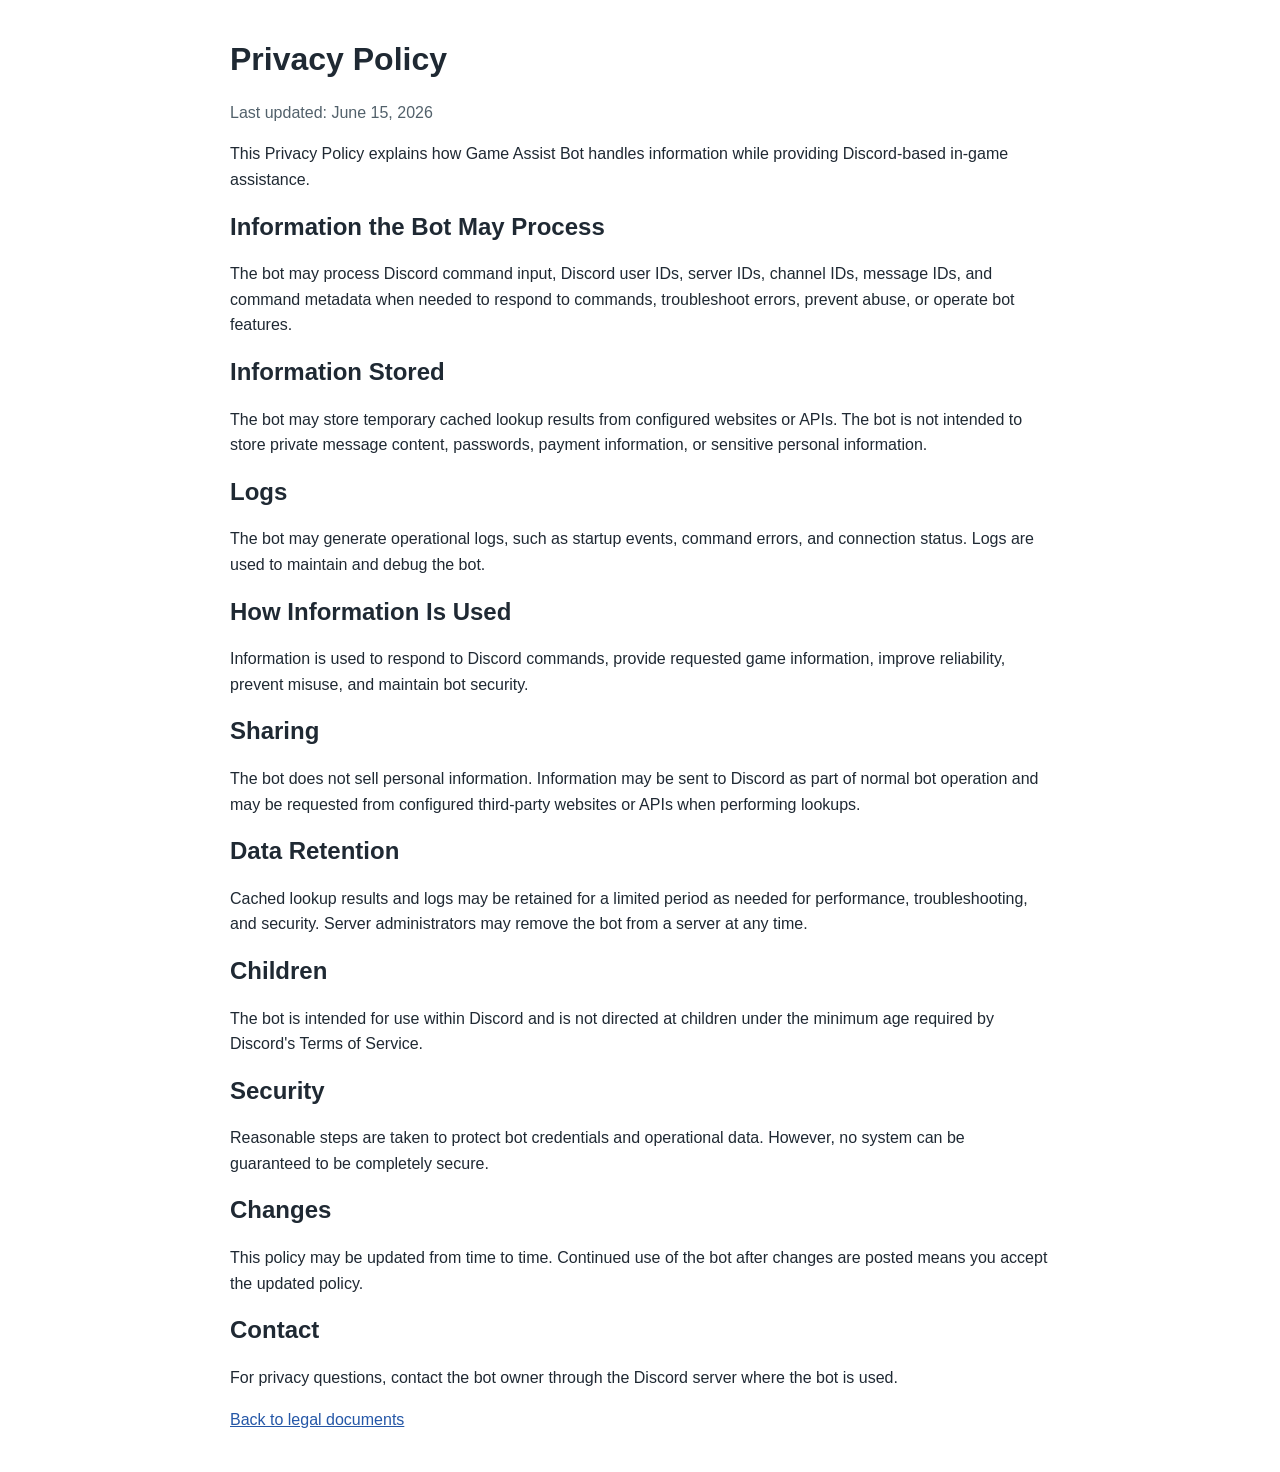
==== docs/privacy.html @ 1fa4590d "Initial Discord bot scaffold" ====
<!doctype html>
<html lang="en">
<head>
  <meta charset="utf-8">
  <meta name="viewport" content="width=device-width, initial-scale=1">
  <title>Privacy Policy - Game Assist Bot</title>
  <style>
    body { font-family: Arial, sans-serif; line-height: 1.6; max-width: 820px; margin: 40px auto; padding: 0 20px; color: #1f2933; }
    h1, h2 { line-height: 1.2; }
    a { color: #2557a7; }
    .updated { color: #52616b; }
  </style>
</head>
<body>
  <h1>Privacy Policy</h1>
  <p class="updated">Last updated: June 15, 2026</p>

  <p>This Privacy Policy explains how Game Assist Bot handles information while providing Discord-based in-game assistance.</p>

  <h2>Information the Bot May Process</h2>
  <p>The bot may process Discord command input, Discord user IDs, server IDs, channel IDs, message IDs, and command metadata when needed to respond to commands, troubleshoot errors, prevent abuse, or operate bot features.</p>

  <h2>Information Stored</h2>
  <p>The bot may store temporary cached lookup results from configured websites or APIs. The bot is not intended to store private message content, passwords, payment information, or sensitive personal information.</p>

  <h2>Logs</h2>
  <p>The bot may generate operational logs, such as startup events, command errors, and connection status. Logs are used to maintain and debug the bot.</p>

  <h2>How Information Is Used</h2>
  <p>Information is used to respond to Discord commands, provide requested game information, improve reliability, prevent misuse, and maintain bot security.</p>

  <h2>Sharing</h2>
  <p>The bot does not sell personal information. Information may be sent to Discord as part of normal bot operation and may be requested from configured third-party websites or APIs when performing lookups.</p>

  <h2>Data Retention</h2>
  <p>Cached lookup results and logs may be retained for a limited period as needed for performance, troubleshooting, and security. Server administrators may remove the bot from a server at any time.</p>

  <h2>Children</h2>
  <p>The bot is intended for use within Discord and is not directed at children under the minimum age required by Discord's Terms of Service.</p>

  <h2>Security</h2>
  <p>Reasonable steps are taken to protect bot credentials and operational data. However, no system can be guaranteed to be completely secure.</p>

  <h2>Changes</h2>
  <p>This policy may be updated from time to time. Continued use of the bot after changes are posted means you accept the updated policy.</p>

  <h2>Contact</h2>
  <p>For privacy questions, contact the bot owner through the Discord server where the bot is used.</p>

  <p><a href="index.html">Back to legal documents</a></p>
</body>
</html>
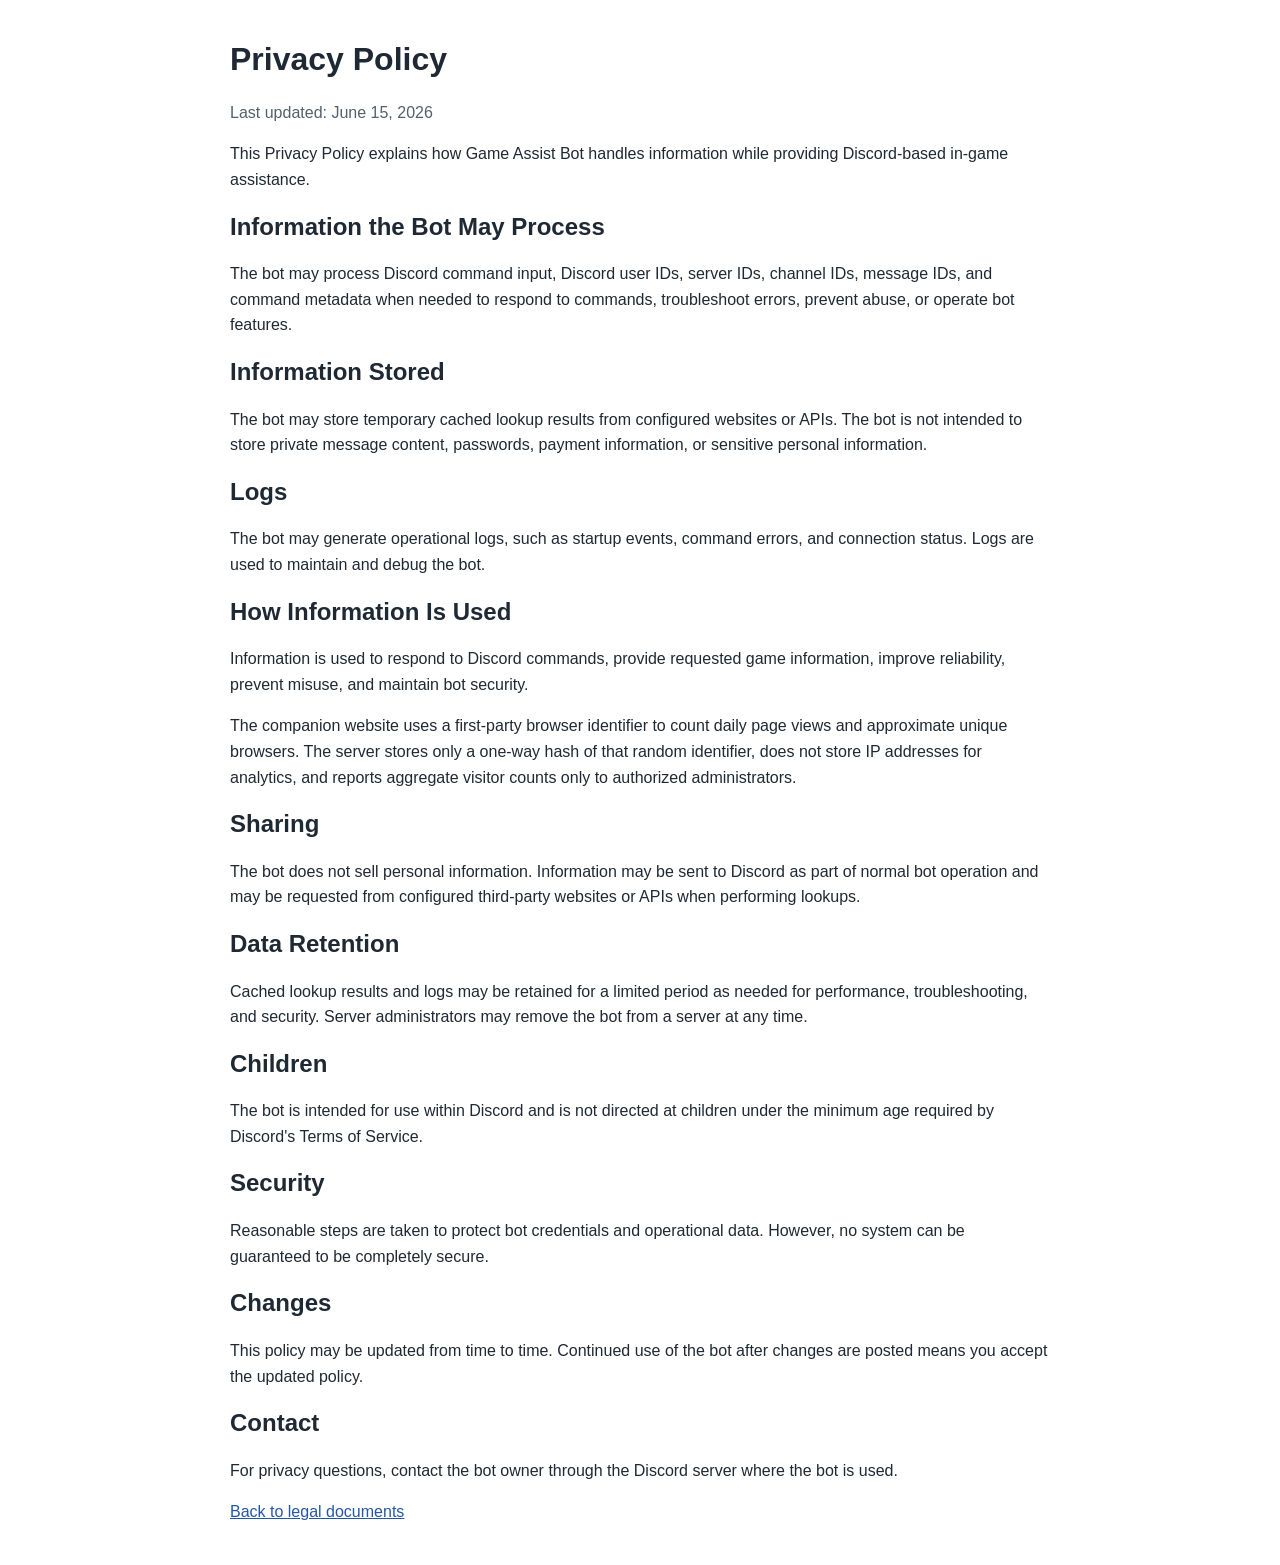
==== commit fc1e9ed4: "Add visitor analytics to audit tab" ====
--- a/docs/privacy.html
+++ b/docs/privacy.html
@@ -28,6 +28,7 @@
 
   <h2>How Information Is Used</h2>
   <p>Information is used to respond to Discord commands, provide requested game information, improve reliability, prevent misuse, and maintain bot security.</p>
+  <p>The companion website uses a first-party browser identifier to count daily page views and approximate unique browsers. The server stores only a one-way hash of that random identifier, does not store IP addresses for analytics, and reports aggregate visitor counts only to authorized administrators.</p>
 
   <h2>Sharing</h2>
   <p>The bot does not sell personal information. Information may be sent to Discord as part of normal bot operation and may be requested from configured third-party websites or APIs when performing lookups.</p>
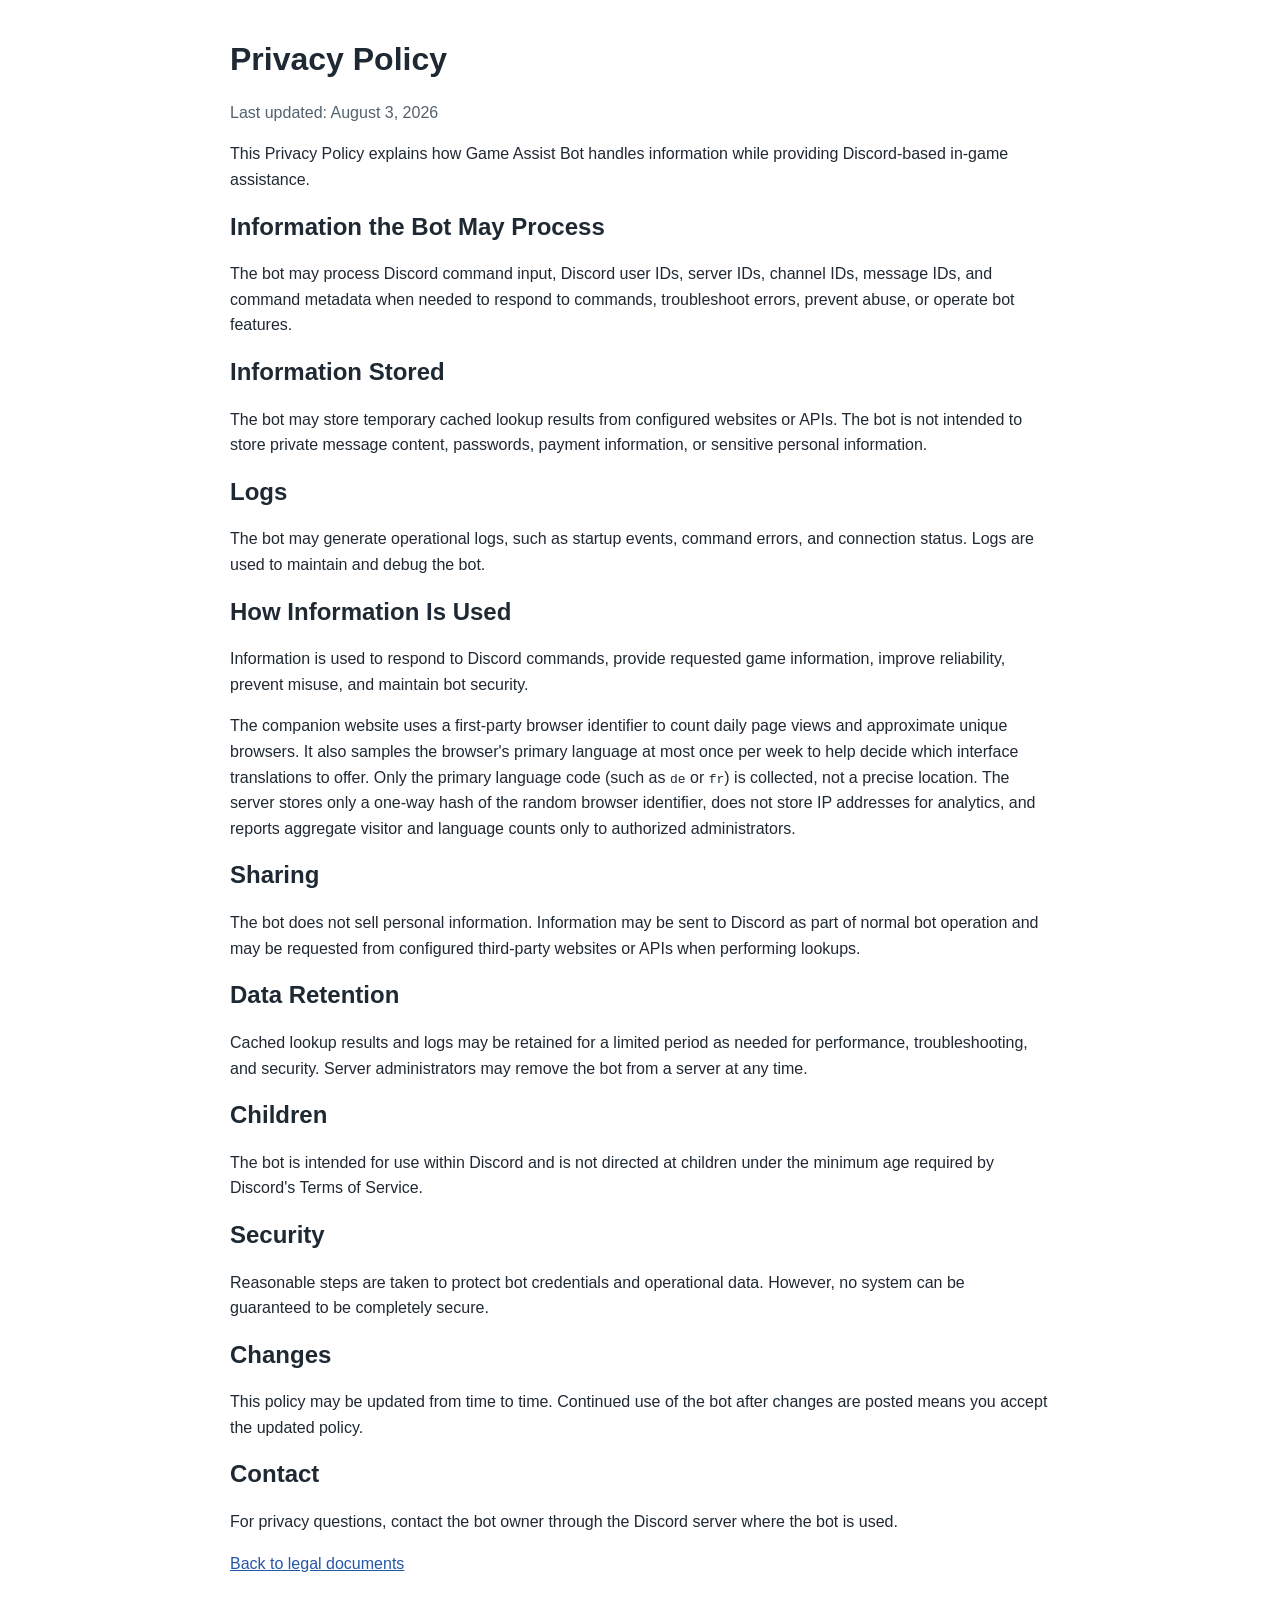
==== commit a2e8a249: "Measure weekly browser language preferences" ====
--- a/docs/privacy.html
+++ b/docs/privacy.html
@@ -13,7 +13,7 @@
 </head>
 <body>
   <h1>Privacy Policy</h1>
-  <p class="updated">Last updated: June 15, 2026</p>
+  <p class="updated">Last updated: August 3, 2026</p>
 
   <p>This Privacy Policy explains how Game Assist Bot handles information while providing Discord-based in-game assistance.</p>
 
@@ -28,7 +28,7 @@
 
   <h2>How Information Is Used</h2>
   <p>Information is used to respond to Discord commands, provide requested game information, improve reliability, prevent misuse, and maintain bot security.</p>
-  <p>The companion website uses a first-party browser identifier to count daily page views and approximate unique browsers. The server stores only a one-way hash of that random identifier, does not store IP addresses for analytics, and reports aggregate visitor counts only to authorized administrators.</p>
+  <p>The companion website uses a first-party browser identifier to count daily page views and approximate unique browsers. It also samples the browser's primary language at most once per week to help decide which interface translations to offer. Only the primary language code (such as <code>de</code> or <code>fr</code>) is collected, not a precise location. The server stores only a one-way hash of the random browser identifier, does not store IP addresses for analytics, and reports aggregate visitor and language counts only to authorized administrators.</p>
 
   <h2>Sharing</h2>
   <p>The bot does not sell personal information. Information may be sent to Discord as part of normal bot operation and may be requested from configured third-party websites or APIs when performing lookups.</p>
